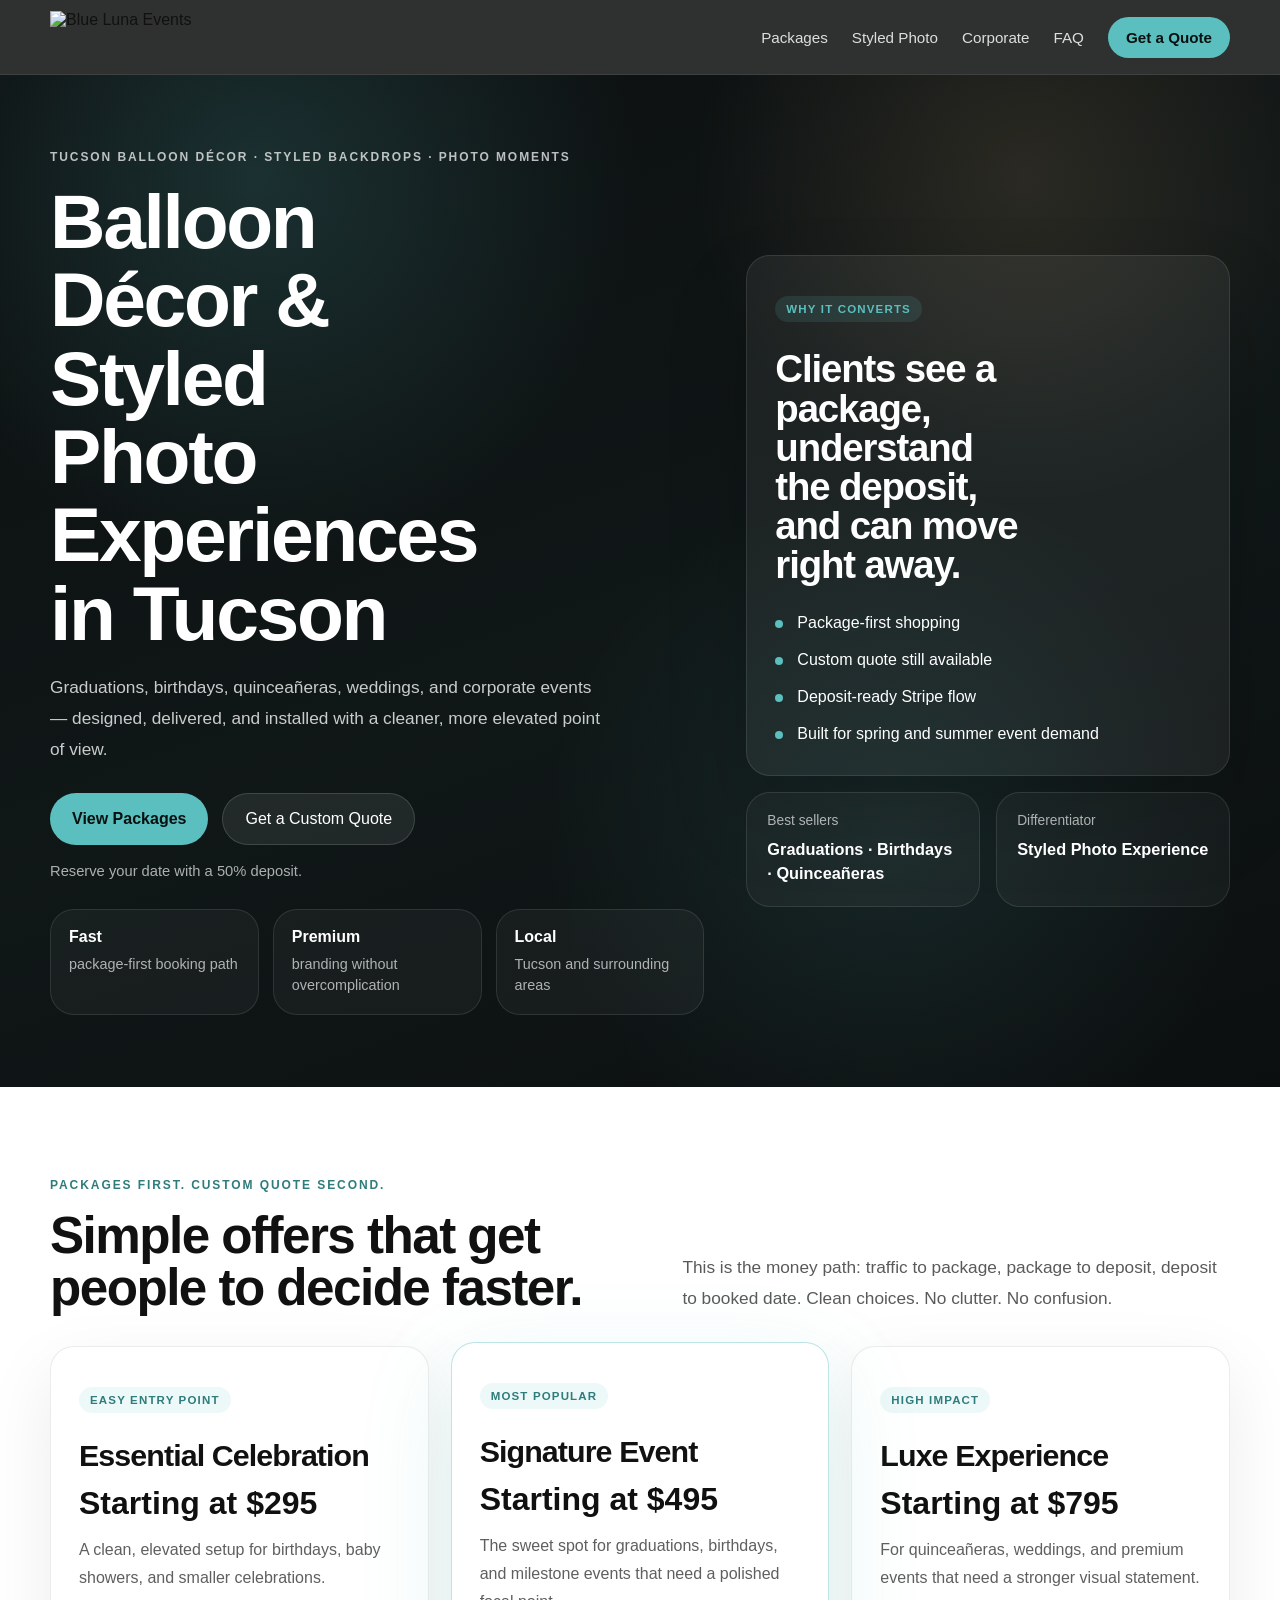
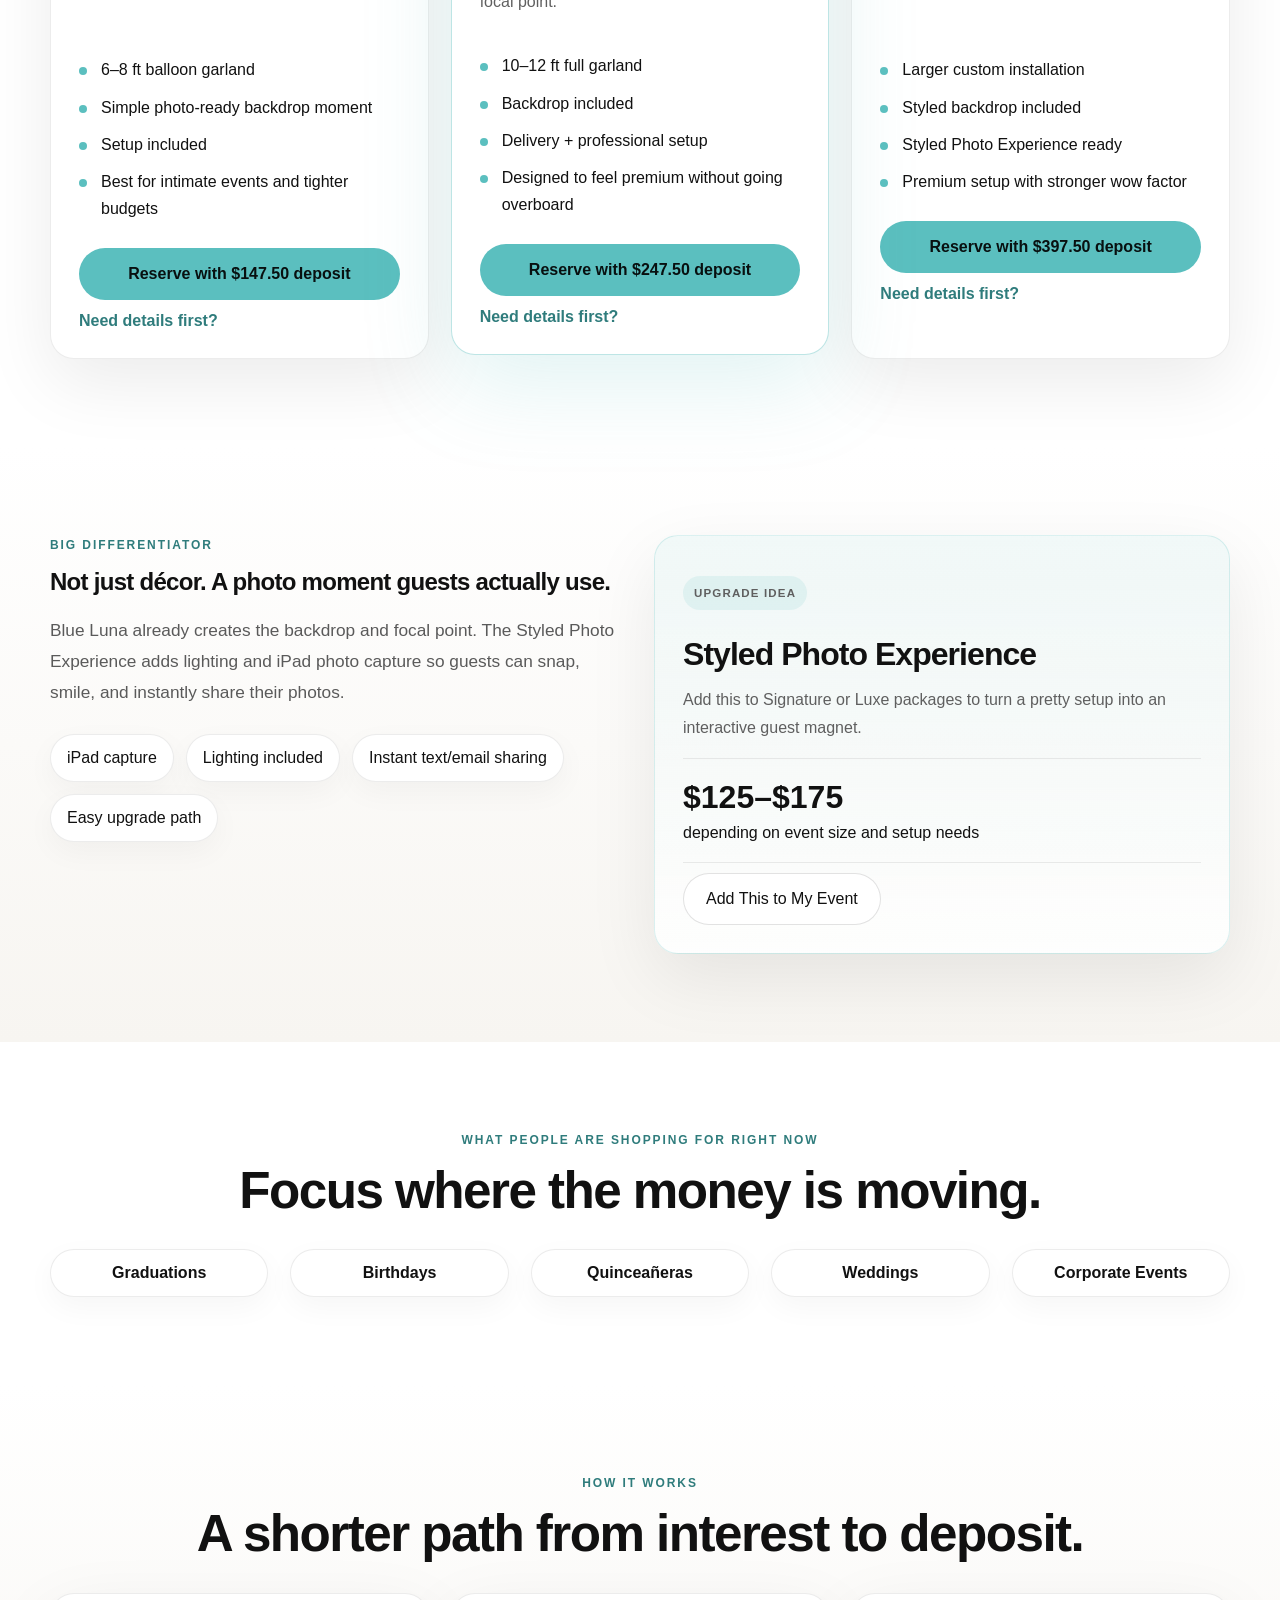
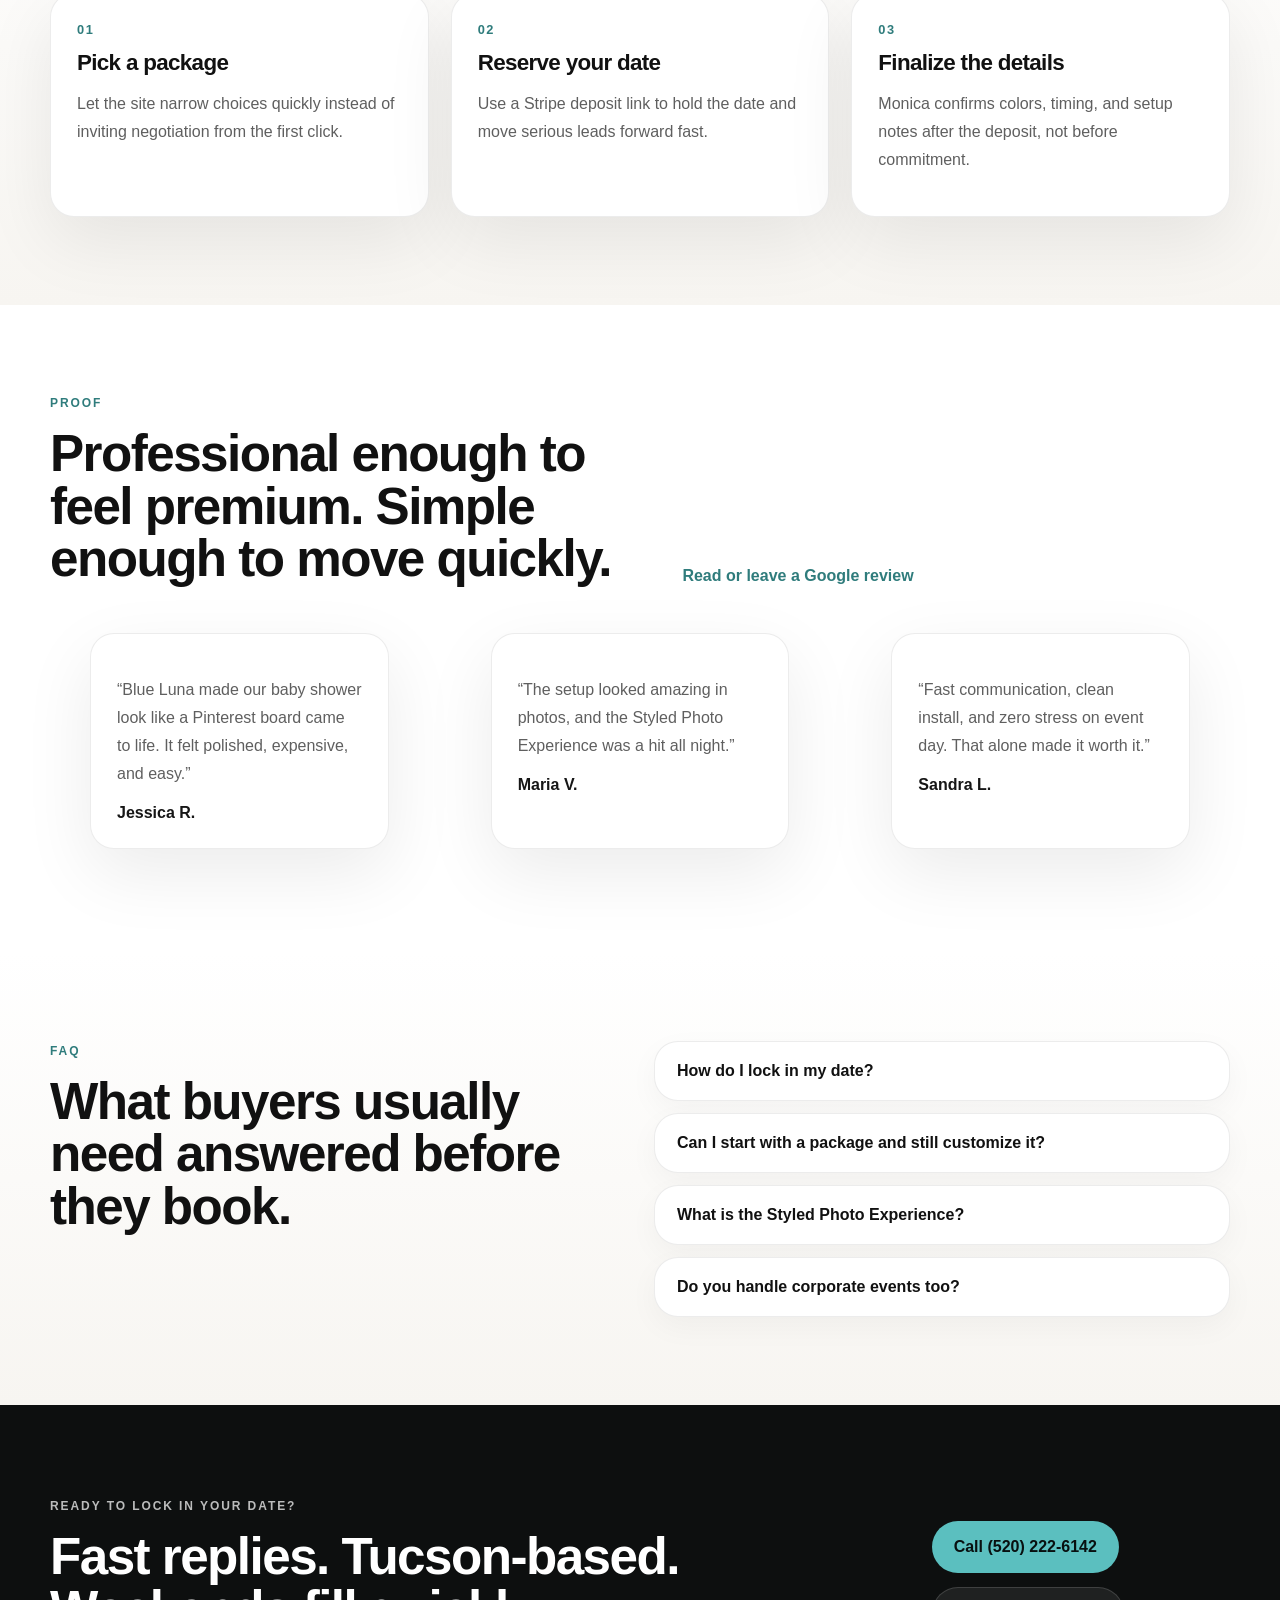
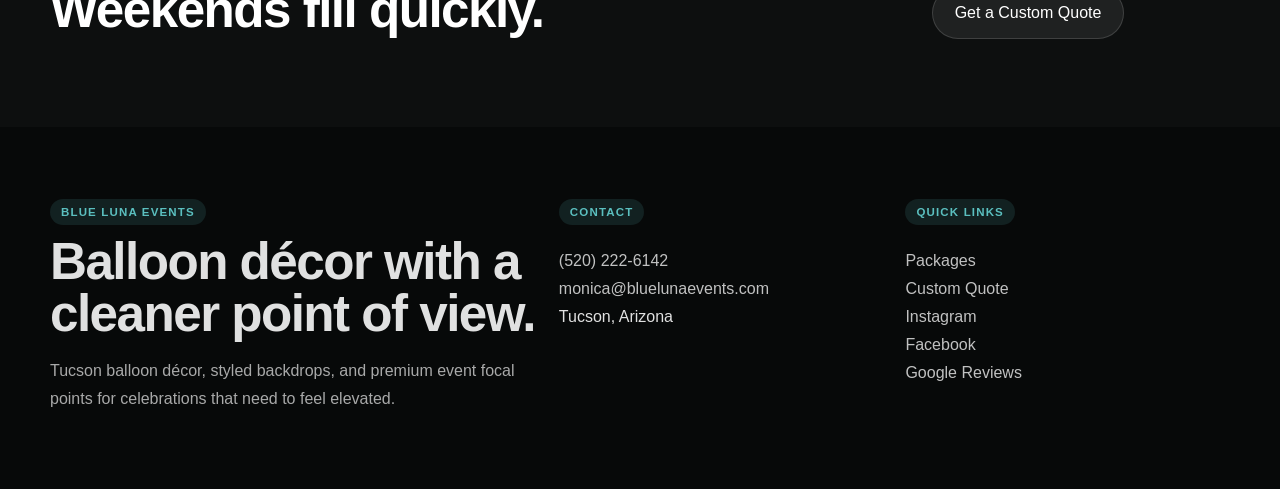
==== index.html @ aa6010c3 "Add files via upload" ====
<!doctype html>
<html lang="en">
<head>
  <meta charset="utf-8" />
  <meta name="viewport" content="width=device-width, initial-scale=1" />
  <title>Blue Luna Events | Balloon Décor & Styled Photo Experiences in Tucson</title>
  <meta name="description" content="Blue Luna Events creates balloon décor, styled backdrops, and elevated photo-ready installs for graduations, birthdays, quinceañeras, weddings, and corporate events in Tucson." />
  <link rel="stylesheet" href="/styles.css" />
  <script defer src="/config.js"></script>
  <script defer src="/main.js"></script>
</head>
<body>
  <header class="site-header">
    <div class="container nav-shell">
      <a class="brand-mark" href="/"><img src="/images/logo-white.png" alt="Blue Luna Events"></a>
      <nav class="nav-links">
        <a href="#packages">Packages</a>
        <a href="#experience">Styled Photo</a>
        <a href="#corporate">Corporate</a>
        <a href="#faq">FAQ</a>
        <a href="/get-a-quote/" class="nav-cta">Get a Quote</a>
      </nav>
    </div>
  </header>

  <main>
    <section class="hero-shell">
      <div class="hero-gradient"></div>
      <div class="container hero-grid">
        <div>
          <p class="eyebrow">Tucson Balloon Décor · Styled Backdrops · Photo Moments</p>
          <h1 class="hero-title">Balloon Décor & Styled Photo Experiences in Tucson</h1>
          <p class="hero-copy">Graduations, birthdays, quinceañeras, weddings, and corporate events — designed, delivered, and installed with a cleaner, more elevated point of view.</p>
          <div class="hero-actions">
            <a href="#packages" class="btn btn-primary">View Packages</a>
            <a href="/get-a-quote/" class="btn btn-secondary">Get a Custom Quote</a>
          </div>
          <p class="hero-note">Reserve your date with a 50% deposit.</p>
          <div class="hero-stats">
            <div><strong>Fast</strong><span>package-first booking path</span></div>
            <div><strong>Premium</strong><span>branding without overcomplication</span></div>
            <div><strong>Local</strong><span>Tucson and surrounding areas</span></div>
          </div>
        </div>
        <div class="hero-card">
          <div class="hero-card-panel">
            <p class="hero-card-label">Why it converts</p>
            <h2>Clients see a package, understand the deposit, and can move right away.</h2>
            <ul>
              <li>Package-first shopping</li>
              <li>Custom quote still available</li>
              <li>Deposit-ready Stripe flow</li>
              <li>Built for spring and summer event demand</li>
            </ul>
          </div>
          <div class="hero-mini-grid">
            <div><p>Best sellers</p><strong>Graduations · Birthdays · Quinceañeras</strong></div>
            <div><p>Differentiator</p><strong>Styled Photo Experience</strong></div>
          </div>
        </div>
      </div>
    </section>

    <section class="section" id="packages">
      <div class="container">
        <div class="section-head split-head">
          <div>
            <p class="eyebrow dark">Packages first. Custom quote second.</p>
            <h2>Simple offers that get people to decide faster.</h2>
          </div>
          <p class="section-copy">This is the money path: traffic to package, package to deposit, deposit to booked date. Clean choices. No clutter. No confusion.</p>
        </div>
        <div class="cards-grid">
          <article class="package-card">
            <p class="package-badge">Easy entry point</p>
            <h3>Essential Celebration</h3>
            <p class="package-price">Starting at $295</p>
            <p class="package-summary">A clean, elevated setup for birthdays, baby showers, and smaller celebrations.</p>
            <ul class="check-list">
              <li>6–8 ft balloon garland</li>
              <li>Simple photo-ready backdrop moment</li>
              <li>Setup included</li>
              <li>Best for intimate events and tighter budgets</li>
            </ul>
            <div class="package-actions">
              <a data-stripe="essential" data-fallback="/get-a-quote/?package=essential" class="btn btn-primary stripe-link" href="/get-a-quote/?package=essential">Reserve with $147.50 deposit</a>
              <a href="/get-a-quote/?package=essential" class="inline-link">Need details first?</a>
            </div>
          </article>
          <article class="package-card featured">
            <p class="package-badge">Most popular</p>
            <h3>Signature Event</h3>
            <p class="package-price">Starting at $495</p>
            <p class="package-summary">The sweet spot for graduations, birthdays, and milestone events that need a polished focal point.</p>
            <ul class="check-list">
              <li>10–12 ft full garland</li>
              <li>Backdrop included</li>
              <li>Delivery + professional setup</li>
              <li>Designed to feel premium without going overboard</li>
            </ul>
            <div class="package-actions">
              <a data-stripe="signature" data-fallback="/get-a-quote/?package=signature" class="btn btn-primary stripe-link" href="/get-a-quote/?package=signature">Reserve with $247.50 deposit</a>
              <a href="/get-a-quote/?package=signature" class="inline-link">Need details first?</a>
            </div>
          </article>
          <article class="package-card">
            <p class="package-badge">High impact</p>
            <h3>Luxe Experience</h3>
            <p class="package-price">Starting at $795</p>
            <p class="package-summary">For quinceañeras, weddings, and premium events that need a stronger visual statement.</p>
            <ul class="check-list">
              <li>Larger custom installation</li>
              <li>Styled backdrop included</li>
              <li>Styled Photo Experience ready</li>
              <li>Premium setup with stronger wow factor</li>
            </ul>
            <div class="package-actions">
              <a data-stripe="luxe" data-fallback="/get-a-quote/?package=luxe" class="btn btn-primary stripe-link" href="/get-a-quote/?package=luxe">Reserve with $397.50 deposit</a>
              <a href="/get-a-quote/?package=luxe" class="inline-link">Need details first?</a>
            </div>
          </article>
        </div>
      </div>
    </section>

    <section class="section soft-section" id="experience">
      <div class="container two-col">
        <div>
          <p class="eyebrow dark">Big differentiator</p>
          <h2>Not just décor. A photo moment guests actually use.</h2>
          <p class="section-copy left">Blue Luna already creates the backdrop and focal point. The Styled Photo Experience adds lighting and iPad photo capture so guests can snap, smile, and instantly share their photos.</p>
          <div class="pill-row">
            <span>iPad capture</span><span>Lighting included</span><span>Instant text/email sharing</span><span>Easy upgrade path</span>
          </div>
        </div>
        <div class="experience-card">
          <p class="experience-label">Upgrade idea</p>
          <h3>Styled Photo Experience</h3>
          <p>Add this to Signature or Luxe packages to turn a pretty setup into an interactive guest magnet.</p>
          <div class="price-strip"><strong>$125–$175</strong><span>depending on event size and setup needs</span></div>
          <a href="/get-a-quote/?service=styled-photo-experience" class="btn btn-secondary btn-dark-text">Add This to My Event</a>
        </div>
      </div>
    </section>

    <section class="section">
      <div class="container">
        <div class="section-head center-head">
          <p class="eyebrow dark">What people are shopping for right now</p>
          <h2>Focus where the money is moving.</h2>
        </div>
        <div class="event-grid">
          <div>Graduations</div><div>Birthdays</div><div>Quinceañeras</div><div>Weddings</div><div id="corporate">Corporate Events</div>
        </div>
      </div>
    </section>

    <section class="section soft-section">
      <div class="container">
        <div class="section-head center-head">
          <p class="eyebrow dark">How it works</p>
          <h2>A shorter path from interest to deposit.</h2>
        </div>
        <div class="steps-grid">
          <div class="step-card"><span>01</span><h3>Pick a package</h3><p>Let the site narrow choices quickly instead of inviting negotiation from the first click.</p></div>
          <div class="step-card"><span>02</span><h3>Reserve your date</h3><p>Use a Stripe deposit link to hold the date and move serious leads forward fast.</p></div>
          <div class="step-card"><span>03</span><h3>Finalize the details</h3><p>Monica confirms colors, timing, and setup notes after the deposit, not before commitment.</p></div>
        </div>
      </div>
    </section>

    <section class="section">
      <div class="container">
        <div class="section-head split-head">
          <div>
            <p class="eyebrow dark">Proof</p>
            <h2>Professional enough to feel premium. Simple enough to move quickly.</h2>
          </div>
          <a href="https://share.google/F46kjfPRTbQqnHh4J" class="inline-link" target="_blank" rel="noreferrer">Read or leave a Google review</a>
        </div>
        <div class="reviews-grid">
          <blockquote class="review-card"><p>“Blue Luna made our baby shower look like a Pinterest board came to life. It felt polished, expensive, and easy.”</p><footer>Jessica R.</footer></blockquote>
          <blockquote class="review-card"><p>“The setup looked amazing in photos, and the Styled Photo Experience was a hit all night.”</p><footer>Maria V.</footer></blockquote>
          <blockquote class="review-card"><p>“Fast communication, clean install, and zero stress on event day. That alone made it worth it.”</p><footer>Sandra L.</footer></blockquote>
        </div>
      </div>
    </section>

    <section class="section soft-section" id="faq">
      <div class="container faq-shell">
        <div>
          <p class="eyebrow dark">FAQ</p>
          <h2>What buyers usually need answered before they book.</h2>
        </div>
        <div class="faq-list">
          <details><summary>How do I lock in my date?</summary><p>A 50% deposit secures your event date. Once your deposit is paid, your date moves into the booked calendar and we finalize design details.</p></details>
          <details><summary>Can I start with a package and still customize it?</summary><p>Yes. Packages are meant to speed up decisions, but Monica can still adjust colors, scale, and add-ons if your event needs something more custom.</p></details>
          <details><summary>What is the Styled Photo Experience?</summary><p>It is Blue Luna’s backdrop styling paired with lighting and iPad photo capture so guests can take and instantly share selfies on the spot.</p></details>
          <details><summary>Do you handle corporate events too?</summary><p>Yes. Blue Luna can create branded balloon installs and photo moments for launches, school functions, and company events around Tucson.</p></details>
        </div>
      </div>
    </section>

    <section class="section final-cta">
      <div class="container final-cta-shell">
        <div><p class="eyebrow">Ready to lock in your date?</p><h2>Fast replies. Tucson-based. Weekends fill quickly.</h2></div>
        <div class="final-actions">
          <a id="footer-phone-link" href="tel:+15202226142" class="btn btn-primary">Call (520) 222-6142</a>
          <a href="/get-a-quote/" class="btn btn-secondary">Get a Custom Quote</a>
        </div>
      </div>
    </section>
  </main>

  <footer class="site-footer">
    <div class="container footer-grid">
      <div>
        <p class="footer-label">Blue Luna Events</p>
        <h3>Balloon décor with a cleaner point of view.</h3>
        <p class="footer-copy">Tucson balloon décor, styled backdrops, and premium event focal points for celebrations that need to feel elevated.</p>
      </div>
      <div>
        <p class="footer-label">Contact</p>
        <ul class="footer-list">
          <li><a id="footer-phone" href="tel:+15202226142">(520) 222-6142</a></li>
          <li><a id="footer-email" href="mailto:monica@bluelunaevents.com">monica@bluelunaevents.com</a></li>
          <li>Tucson, Arizona</li>
        </ul>
      </div>
      <div>
        <p class="footer-label">Quick links</p>
        <ul class="footer-list">
          <li><a href="#packages">Packages</a></li>
          <li><a href="/get-a-quote/">Custom Quote</a></li>
          <li><a href="https://www.instagram.com/bluelunamagic/" target="_blank" rel="noreferrer">Instagram</a></li>
          <li><a href="https://www.facebook.com/BlueLunaMagic/" target="_blank" rel="noreferrer">Facebook</a></li>
          <li><a href="https://share.google/F46kjfPRTbQqnHh4J" target="_blank" rel="noreferrer">Google Reviews</a></li>
        </ul>
      </div>
    </div>
  </footer>
</body>
</html>
---- styles.css ----
:root {
  --bg: #0d0f0f;
  --surface: #f7f5f1;
  --surface-2: #f2eeea;
  --text: #111111;
  --muted: #5f5f5f;
  --line: rgba(17, 17, 17, 0.1);
  --teal: #5bbfbf;
  --teal-deep: #2f7c7c;
  --gold: #d4b07b;
  --white: #ffffff;
  --radius: 24px;
  --shadow: 0 24px 70px rgba(0, 0, 0, 0.08);
}

* { box-sizing: border-box; }
html { scroll-behavior: smooth; }
body {
  margin: 0;
  font-family: -apple-system, BlinkMacSystemFont, 'SF Pro Display', 'SF Pro Text', 'Inter', sans-serif;
  color: var(--text);
  background: #fff;
}
img { max-width: 100%; height: auto; }
a { color: inherit; text-decoration: none; }
button, input, select, textarea { font: inherit; }

.container {
  width: min(1180px, calc(100% - 40px));
  margin: 0 auto;
}

.site-header {
  position: sticky;
  top: 0;
  z-index: 50;
  backdrop-filter: blur(18px);
  background: rgba(13, 15, 15, 0.86);
  border-bottom: 1px solid rgba(255,255,255,0.08);
}

.nav-shell {
  display: flex;
  align-items: center;
  justify-content: space-between;
  min-height: 74px;
  gap: 24px;
}
.brand-mark img { display: block; width: auto; height: 52px; }
.nav-links {
  display: flex;
  align-items: center;
  gap: 24px;
  color: rgba(255,255,255,0.84);
  font-size: 0.95rem;
}
.nav-links a:hover { color: white; }
.nav-cta {
  background: var(--teal);
  color: #081010;
  padding: 12px 18px;
  border-radius: 999px;
  font-weight: 600;
}

.section { padding: 88px 0; }
.soft-section { background: linear-gradient(180deg, #fff 0%, var(--surface) 100%); }
.hero-shell {
  position: relative;
  background: linear-gradient(160deg, #0c0f10 0%, #101717 55%, #0c0f10 100%);
  color: white;
  overflow: hidden;
}
.hero-gradient {
  position: absolute;
  inset: 0;
  background:
    radial-gradient(circle at 20% 10%, rgba(91,191,191,0.18), transparent 28%),
    radial-gradient(circle at 80% 10%, rgba(212,176,123,0.14), transparent 24%),
    radial-gradient(circle at 70% 75%, rgba(91,191,191,0.11), transparent 30%);
}
.hero-grid {
  position: relative;
  z-index: 1;
  min-height: calc(100vh - 74px);
  display: grid;
  grid-template-columns: 1.15fr 0.85fr;
  gap: 42px;
  align-items: center;
  padding: 72px 0;
}
.eyebrow {
  display: inline-flex;
  align-items: center;
  gap: 10px;
  margin: 0 0 18px;
  text-transform: uppercase;
  letter-spacing: 0.16em;
  font-size: 0.75rem;
  font-weight: 700;
  color: rgba(255,255,255,0.72);
}
.eyebrow.dark { color: var(--teal-deep); }
.hero-title, h1, h2, h3 {
  letter-spacing: -0.03em;
  line-height: 1.02;
  margin: 0;
}
.hero-title {
  font-size: clamp(3rem, 6vw, 5.7rem);
  max-width: 10ch;
}
.hero-copy, .section-copy {
  margin: 20px 0 0;
  font-size: 1.08rem;
  line-height: 1.8;
  color: rgba(255,255,255,0.78);
  max-width: 58ch;
}
.section-copy { color: #5a5a5a; }
.section-copy.left { max-width: 62ch; }
.hero-actions, .final-actions, .support-actions {
  display: flex;
  flex-wrap: wrap;
  gap: 14px;
  margin-top: 28px;
}
.btn {
  display: inline-flex;
  align-items: center;
  justify-content: center;
  gap: 8px;
  min-height: 52px;
  padding: 0 22px;
  border-radius: 999px;
  transition: transform .2s ease, opacity .2s ease, background .2s ease;
}
.btn:hover { transform: translateY(-1px); }
.btn-primary {
  background: var(--teal);
  color: #081010;
  font-weight: 700;
}
.btn-secondary {
  background: rgba(255,255,255,0.08);
  border: 1px solid rgba(255,255,255,0.14);
  color: white;
}

.btn-dark-text { background: white; color: #111; border: 1px solid rgba(17,17,17,0.12); }
.hero-note {
  margin-top: 18px;
  font-size: 0.92rem;
  color: rgba(255,255,255,0.66);
}
.hero-stats {
  display: grid;
  grid-template-columns: repeat(3, 1fr);
  gap: 14px;
  margin-top: 30px;
}
.hero-stats div,
.hero-mini-grid div,
.step-card,
.review-card,
.package-card,
.experience-card,
.hero-card-panel,
.support-card,
.quote-form,
.faq-list details {
  background: rgba(255,255,255,0.04);
  border: 1px solid rgba(255,255,255,0.1);
  border-radius: var(--radius);
}
.hero-stats div {
  padding: 18px;
}
.hero-stats strong {
  display: block;
  font-size: 1rem;
}
.hero-stats span {
  display: block;
  margin-top: 8px;
  color: rgba(255,255,255,0.66);
  font-size: 0.9rem;
  line-height: 1.45;
}
.hero-card {
  display: grid;
  gap: 16px;
}
.hero-card-panel {
  padding: 28px;
  background: rgba(255,255,255,0.06);
  box-shadow: 0 40px 80px rgba(0,0,0,0.18);
}
.hero-card-label,
.package-badge,
.footer-label,
.experience-label {
  display: inline-flex;
  padding: 7px 11px;
  border-radius: 999px;
  font-size: 0.72rem;
  font-weight: 700;
  letter-spacing: 0.1em;
  text-transform: uppercase;
}
.hero-card-label, .experience-label {
  background: rgba(91,191,191,0.13);
  color: var(--teal);
}
.hero-card-panel h2 {
  font-size: clamp(1.9rem, 3vw, 2.7rem);
  margin-top: 16px;
  max-width: 12ch;
}
.hero-card-panel ul,
.check-list,
.footer-list {
  list-style: none;
  margin: 24px 0 0;
  padding: 0;
}
.hero-card-panel li,
.check-list li {
  position: relative;
  padding-left: 22px;
  line-height: 1.7;
}
.hero-card-panel li + li,
.check-list li + li { margin-top: 10px; }
.hero-card-panel li::before,
.check-list li::before {
  content: '';
  position: absolute;
  left: 0;
  top: 11px;
  width: 8px;
  height: 8px;
  border-radius: 999px;
  background: var(--teal);
}
.hero-mini-grid {
  display: grid;
  grid-template-columns: 1fr 1fr;
  gap: 16px;
}
.hero-mini-grid div {
  padding: 20px;
}
.hero-mini-grid p {
  margin: 0 0 10px;
  color: rgba(255,255,255,0.65);
  font-size: 0.86rem;
}
.hero-mini-grid strong { font-size: 1.02rem; line-height: 1.45; }
.section-head { margin-bottom: 32px; }
.split-head {
  display: grid;
  grid-template-columns: 1fr 0.9fr;
  gap: 24px;
  align-items: end;
}
.center-head { text-align: center; }
.center-head h2, .split-head h2, .faq-shell h2, .quote-grid h1, .quote-bottom h2, .footer-grid h3, .final-cta-shell h2 {
  font-size: clamp(2rem, 4vw, 3.5rem);
}
.cards-grid,
.reviews-grid,
.steps-grid,
.event-grid,
.footer-grid {
  display: grid;
  gap: 22px;
}
.cards-grid { grid-template-columns: repeat(3, 1fr); }
.package-card {
  padding: 28px;
  background: white;
  border-color: rgba(17,17,17,0.08);
  box-shadow: var(--shadow);
}
.package-card.featured {
  border-color: rgba(91,191,191,0.4);
  box-shadow: 0 30px 90px rgba(91,191,191,0.18);
  transform: translateY(-4px);
}
.package-badge {
  background: rgba(91,191,191,0.11);
  color: var(--teal-deep);
}
.package-card h3 { font-size: 1.9rem; margin-top: 16px; }
.package-price {
  margin: 14px 0 0;
  font-size: 2rem;
  font-weight: 800;
  color: #101010;
}
.package-summary {
  color: var(--muted);
  line-height: 1.75;
  margin-top: 14px;
  min-height: 96px;
}
.package-actions { margin-top: 26px; display: grid; gap: 12px; }
.inline-link {
  color: var(--teal-deep);
  font-weight: 700;
}
.two-col,
.quote-grid,
.faq-shell {
  display: grid;
  grid-template-columns: 1fr 1fr;
  gap: 28px;
  align-items: start;
}
.pill-row {
  display: flex;
  flex-wrap: wrap;
  gap: 12px;
  margin-top: 26px;
}
.pill-row span,
.event-grid div {
  padding: 14px 16px;
  border-radius: 999px;
  background: white;
  border: 1px solid rgba(17,17,17,0.08);
  box-shadow: 0 10px 30px rgba(0,0,0,0.04);
}
.experience-card {
  padding: 28px;
  background: linear-gradient(180deg, rgba(91,191,191,0.08) 0%, rgba(255,255,255,0.86) 100%);
  border-color: rgba(91,191,191,0.22);
  box-shadow: var(--shadow);
}
.experience-card h3 { font-size: 2rem; margin-top: 16px; }
.experience-card p { color: var(--muted); line-height: 1.75; }
.price-strip {
  display: grid;
  gap: 8px;
  padding: 20px 0;
  margin: 12px 0 10px;
  border-top: 1px solid rgba(17,17,17,0.08);
  border-bottom: 1px solid rgba(17,17,17,0.08);
}
.price-strip strong { font-size: 2rem; }
.event-grid {
  grid-template-columns: repeat(5, 1fr);
  text-align: center;
  font-weight: 700;
}
.steps-grid { grid-template-columns: repeat(3, 1fr); }
.step-card {
  padding: 26px;
  background: white;
  border-color: rgba(17,17,17,0.08);
  box-shadow: var(--shadow);
}
.step-card span {
  font-size: 0.8rem;
  color: var(--teal-deep);
  font-weight: 800;
  letter-spacing: 0.12em;
}
.step-card h3 {
  margin-top: 14px;
  font-size: 1.4rem;
}
.step-card p, .review-card p, .support-card p, .quote-bottom p {
  line-height: 1.75;
  color: var(--muted);
}
.reviews-grid { grid-template-columns: repeat(3, 1fr); }
.review-card {
  padding: 26px;
  background: white;
  border-color: rgba(17,17,17,0.08);
  box-shadow: var(--shadow);
}
.review-card footer {
  margin-top: 16px;
  font-weight: 700;
  color: #161616;
}
.faq-list { display: grid; gap: 12px; }
.faq-list details {
  background: white;
  border-color: rgba(17,17,17,0.08);
  padding: 20px 22px;
  box-shadow: 0 10px 30px rgba(0,0,0,0.04);
}
.faq-list summary {
  cursor: pointer;
  list-style: none;
  font-weight: 700;
}
.faq-list p { color: var(--muted); line-height: 1.75; margin: 14px 0 0; }
.final-cta {
  background: #0d0f0f;
  color: white;
}
.final-cta-shell {
  display: flex;
  align-items: center;
  justify-content: space-between;
  gap: 22px;
}
.site-footer {
  background: #070909;
  color: rgba(255,255,255,0.88);
  padding: 60px 0;
}
.footer-grid { grid-template-columns: 1.2fr 0.8fr 0.8fr; }
.footer-label {
  background: rgba(91,191,191,0.13);
  color: var(--teal);
}
.footer-copy { line-height: 1.75; color: rgba(255,255,255,0.65); margin-top: 16px; max-width: 54ch; }
.footer-list { margin-top: 16px; }
.footer-list li + li { margin-top: 10px; }
.footer-list a { color: rgba(255,255,255,0.75); }

.quote-page { background: linear-gradient(180deg, #fff 0%, var(--surface) 100%); }
.quote-hero { padding-top: 58px; }
.support-card, .quote-form {
  background: white;
  border: 1px solid rgba(17,17,17,0.08);
  box-shadow: var(--shadow);
  color: var(--text);
}
.support-card { padding: 24px; margin-top: 28px; }
.quote-form { padding: 28px; }
.field-grid {
  display: grid;
  grid-template-columns: 1fr 1fr;
  gap: 16px;
}
.quote-form label {
  display: grid;
  gap: 8px;
  font-weight: 600;
  margin-bottom: 16px;
}
.quote-form input,
.quote-form select,
.quote-form textarea {
  width: 100%;
  border: 1px solid rgba(17,17,17,0.12);
  border-radius: 16px;
  padding: 14px 16px;
  background: #fff;
}
.quote-form textarea { resize: vertical; }
.form-submit { width: 100%; margin-top: 10px; border: none; cursor: pointer; }
.form-note { margin: 14px 0 0; color: var(--muted); font-size: 0.9rem; line-height: 1.6; }
.compact li { margin-top: 8px; }
.quote-bottom { display: grid; gap: 14px; }

@media (max-width: 1080px) {
  .hero-grid,
  .split-head,
  .two-col,
  .quote-grid,
  .faq-shell,
  .footer-grid,
  .cards-grid,
  .reviews-grid,
  .steps-grid,
  .event-grid {
    grid-template-columns: 1fr;
  }
  .hero-stats,
  .hero-mini-grid,
  .field-grid,
  .final-cta-shell {
    grid-template-columns: 1fr;
    flex-direction: column;
    align-items: flex-start;
  }
  .hero-grid { min-height: auto; }
}

@media (max-width: 760px) {
  .nav-links { display: none; }
  .section { padding: 68px 0; }
  .hero-title { max-width: 100%; }
  .hero-copy, .section-copy { font-size: 1rem; }
  .package-card, .experience-card, .step-card, .review-card, .quote-form, .support-card { padding: 22px; }
  .container { width: min(100% - 24px, 1180px); }
}
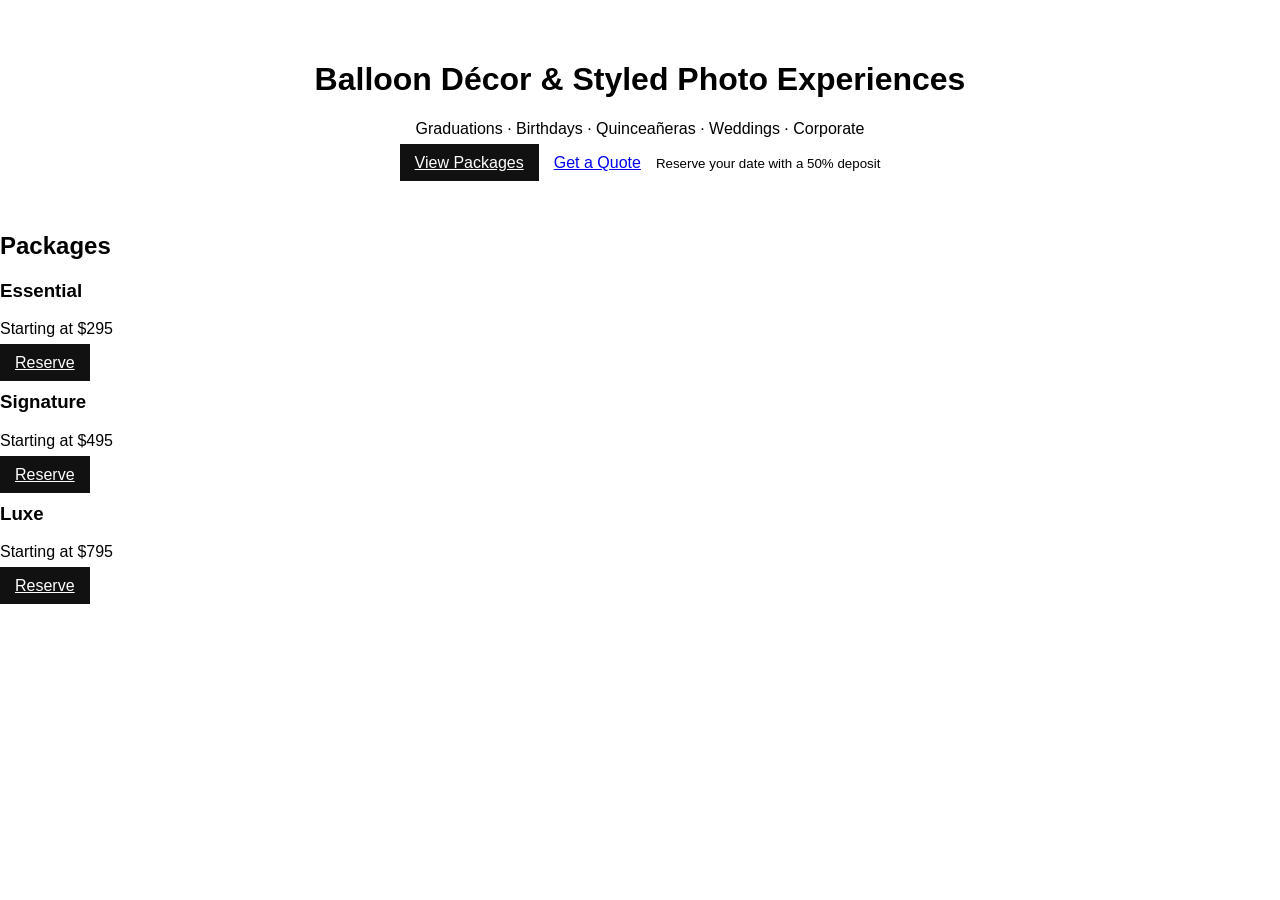
==== commit ca16c8ed: "Add files via upload" ====
--- a/index.html
+++ b/index.html
@@ -1,243 +1 @@
-<!doctype html>
-<html lang="en">
-<head>
-  <meta charset="utf-8" />
-  <meta name="viewport" content="width=device-width, initial-scale=1" />
-  <title>Blue Luna Events | Balloon Décor & Styled Photo Experiences in Tucson</title>
-  <meta name="description" content="Blue Luna Events creates balloon décor, styled backdrops, and elevated photo-ready installs for graduations, birthdays, quinceañeras, weddings, and corporate events in Tucson." />
-  <link rel="stylesheet" href="/styles.css" />
-  <script defer src="/config.js"></script>
-  <script defer src="/main.js"></script>
-</head>
-<body>
-  <header class="site-header">
-    <div class="container nav-shell">
-      <a class="brand-mark" href="/"><img src="/images/logo-white.png" alt="Blue Luna Events"></a>
-      <nav class="nav-links">
-        <a href="#packages">Packages</a>
-        <a href="#experience">Styled Photo</a>
-        <a href="#corporate">Corporate</a>
-        <a href="#faq">FAQ</a>
-        <a href="/get-a-quote/" class="nav-cta">Get a Quote</a>
-      </nav>
-    </div>
-  </header>
-
-  <main>
-    <section class="hero-shell">
-      <div class="hero-gradient"></div>
-      <div class="container hero-grid">
-        <div>
-          <p class="eyebrow">Tucson Balloon Décor · Styled Backdrops · Photo Moments</p>
-          <h1 class="hero-title">Balloon Décor & Styled Photo Experiences in Tucson</h1>
-          <p class="hero-copy">Graduations, birthdays, quinceañeras, weddings, and corporate events — designed, delivered, and installed with a cleaner, more elevated point of view.</p>
-          <div class="hero-actions">
-            <a href="#packages" class="btn btn-primary">View Packages</a>
-            <a href="/get-a-quote/" class="btn btn-secondary">Get a Custom Quote</a>
-          </div>
-          <p class="hero-note">Reserve your date with a 50% deposit.</p>
-          <div class="hero-stats">
-            <div><strong>Fast</strong><span>package-first booking path</span></div>
-            <div><strong>Premium</strong><span>branding without overcomplication</span></div>
-            <div><strong>Local</strong><span>Tucson and surrounding areas</span></div>
-          </div>
-        </div>
-        <div class="hero-card">
-          <div class="hero-card-panel">
-            <p class="hero-card-label">Why it converts</p>
-            <h2>Clients see a package, understand the deposit, and can move right away.</h2>
-            <ul>
-              <li>Package-first shopping</li>
-              <li>Custom quote still available</li>
-              <li>Deposit-ready Stripe flow</li>
-              <li>Built for spring and summer event demand</li>
-            </ul>
-          </div>
-          <div class="hero-mini-grid">
-            <div><p>Best sellers</p><strong>Graduations · Birthdays · Quinceañeras</strong></div>
-            <div><p>Differentiator</p><strong>Styled Photo Experience</strong></div>
-          </div>
-        </div>
-      </div>
-    </section>
-
-    <section class="section" id="packages">
-      <div class="container">
-        <div class="section-head split-head">
-          <div>
-            <p class="eyebrow dark">Packages first. Custom quote second.</p>
-            <h2>Simple offers that get people to decide faster.</h2>
-          </div>
-          <p class="section-copy">This is the money path: traffic to package, package to deposit, deposit to booked date. Clean choices. No clutter. No confusion.</p>
-        </div>
-        <div class="cards-grid">
-          <article class="package-card">
-            <p class="package-badge">Easy entry point</p>
-            <h3>Essential Celebration</h3>
-            <p class="package-price">Starting at $295</p>
-            <p class="package-summary">A clean, elevated setup for birthdays, baby showers, and smaller celebrations.</p>
-            <ul class="check-list">
-              <li>6–8 ft balloon garland</li>
-              <li>Simple photo-ready backdrop moment</li>
-              <li>Setup included</li>
-              <li>Best for intimate events and tighter budgets</li>
-            </ul>
-            <div class="package-actions">
-              <a data-stripe="essential" data-fallback="/get-a-quote/?package=essential" class="btn btn-primary stripe-link" href="/get-a-quote/?package=essential">Reserve with $147.50 deposit</a>
-              <a href="/get-a-quote/?package=essential" class="inline-link">Need details first?</a>
-            </div>
-          </article>
-          <article class="package-card featured">
-            <p class="package-badge">Most popular</p>
-            <h3>Signature Event</h3>
-            <p class="package-price">Starting at $495</p>
-            <p class="package-summary">The sweet spot for graduations, birthdays, and milestone events that need a polished focal point.</p>
-            <ul class="check-list">
-              <li>10–12 ft full garland</li>
-              <li>Backdrop included</li>
-              <li>Delivery + professional setup</li>
-              <li>Designed to feel premium without going overboard</li>
-            </ul>
-            <div class="package-actions">
-              <a data-stripe="signature" data-fallback="/get-a-quote/?package=signature" class="btn btn-primary stripe-link" href="/get-a-quote/?package=signature">Reserve with $247.50 deposit</a>
-              <a href="/get-a-quote/?package=signature" class="inline-link">Need details first?</a>
-            </div>
-          </article>
-          <article class="package-card">
-            <p class="package-badge">High impact</p>
-            <h3>Luxe Experience</h3>
-            <p class="package-price">Starting at $795</p>
-            <p class="package-summary">For quinceañeras, weddings, and premium events that need a stronger visual statement.</p>
-            <ul class="check-list">
-              <li>Larger custom installation</li>
-              <li>Styled backdrop included</li>
-              <li>Styled Photo Experience ready</li>
-              <li>Premium setup with stronger wow factor</li>
-            </ul>
-            <div class="package-actions">
-              <a data-stripe="luxe" data-fallback="/get-a-quote/?package=luxe" class="btn btn-primary stripe-link" href="/get-a-quote/?package=luxe">Reserve with $397.50 deposit</a>
-              <a href="/get-a-quote/?package=luxe" class="inline-link">Need details first?</a>
-            </div>
-          </article>
-        </div>
-      </div>
-    </section>
-
-    <section class="section soft-section" id="experience">
-      <div class="container two-col">
-        <div>
-          <p class="eyebrow dark">Big differentiator</p>
-          <h2>Not just décor. A photo moment guests actually use.</h2>
-          <p class="section-copy left">Blue Luna already creates the backdrop and focal point. The Styled Photo Experience adds lighting and iPad photo capture so guests can snap, smile, and instantly share their photos.</p>
-          <div class="pill-row">
-            <span>iPad capture</span><span>Lighting included</span><span>Instant text/email sharing</span><span>Easy upgrade path</span>
-          </div>
-        </div>
-        <div class="experience-card">
-          <p class="experience-label">Upgrade idea</p>
-          <h3>Styled Photo Experience</h3>
-          <p>Add this to Signature or Luxe packages to turn a pretty setup into an interactive guest magnet.</p>
-          <div class="price-strip"><strong>$125–$175</strong><span>depending on event size and setup needs</span></div>
-          <a href="/get-a-quote/?service=styled-photo-experience" class="btn btn-secondary btn-dark-text">Add This to My Event</a>
-        </div>
-      </div>
-    </section>
-
-    <section class="section">
-      <div class="container">
-        <div class="section-head center-head">
-          <p class="eyebrow dark">What people are shopping for right now</p>
-          <h2>Focus where the money is moving.</h2>
-        </div>
-        <div class="event-grid">
-          <div>Graduations</div><div>Birthdays</div><div>Quinceañeras</div><div>Weddings</div><div id="corporate">Corporate Events</div>
-        </div>
-      </div>
-    </section>
-
-    <section class="section soft-section">
-      <div class="container">
-        <div class="section-head center-head">
-          <p class="eyebrow dark">How it works</p>
-          <h2>A shorter path from interest to deposit.</h2>
-        </div>
-        <div class="steps-grid">
-          <div class="step-card"><span>01</span><h3>Pick a package</h3><p>Let the site narrow choices quickly instead of inviting negotiation from the first click.</p></div>
-          <div class="step-card"><span>02</span><h3>Reserve your date</h3><p>Use a Stripe deposit link to hold the date and move serious leads forward fast.</p></div>
-          <div class="step-card"><span>03</span><h3>Finalize the details</h3><p>Monica confirms colors, timing, and setup notes after the deposit, not before commitment.</p></div>
-        </div>
-      </div>
-    </section>
-
-    <section class="section">
-      <div class="container">
-        <div class="section-head split-head">
-          <div>
-            <p class="eyebrow dark">Proof</p>
-            <h2>Professional enough to feel premium. Simple enough to move quickly.</h2>
-          </div>
-          <a href="https://share.google/F46kjfPRTbQqnHh4J" class="inline-link" target="_blank" rel="noreferrer">Read or leave a Google review</a>
-        </div>
-        <div class="reviews-grid">
-          <blockquote class="review-card"><p>“Blue Luna made our baby shower look like a Pinterest board came to life. It felt polished, expensive, and easy.”</p><footer>Jessica R.</footer></blockquote>
-          <blockquote class="review-card"><p>“The setup looked amazing in photos, and the Styled Photo Experience was a hit all night.”</p><footer>Maria V.</footer></blockquote>
-          <blockquote class="review-card"><p>“Fast communication, clean install, and zero stress on event day. That alone made it worth it.”</p><footer>Sandra L.</footer></blockquote>
-        </div>
-      </div>
-    </section>
-
-    <section class="section soft-section" id="faq">
-      <div class="container faq-shell">
-        <div>
-          <p class="eyebrow dark">FAQ</p>
-          <h2>What buyers usually need answered before they book.</h2>
-        </div>
-        <div class="faq-list">
-          <details><summary>How do I lock in my date?</summary><p>A 50% deposit secures your event date. Once your deposit is paid, your date moves into the booked calendar and we finalize design details.</p></details>
-          <details><summary>Can I start with a package and still customize it?</summary><p>Yes. Packages are meant to speed up decisions, but Monica can still adjust colors, scale, and add-ons if your event needs something more custom.</p></details>
-          <details><summary>What is the Styled Photo Experience?</summary><p>It is Blue Luna’s backdrop styling paired with lighting and iPad photo capture so guests can take and instantly share selfies on the spot.</p></details>
-          <details><summary>Do you handle corporate events too?</summary><p>Yes. Blue Luna can create branded balloon installs and photo moments for launches, school functions, and company events around Tucson.</p></details>
-        </div>
-      </div>
-    </section>
-
-    <section class="section final-cta">
-      <div class="container final-cta-shell">
-        <div><p class="eyebrow">Ready to lock in your date?</p><h2>Fast replies. Tucson-based. Weekends fill quickly.</h2></div>
-        <div class="final-actions">
-          <a id="footer-phone-link" href="tel:+15202226142" class="btn btn-primary">Call (520) 222-6142</a>
-          <a href="/get-a-quote/" class="btn btn-secondary">Get a Custom Quote</a>
-        </div>
-      </div>
-    </section>
-  </main>
-
-  <footer class="site-footer">
-    <div class="container footer-grid">
-      <div>
-        <p class="footer-label">Blue Luna Events</p>
-        <h3>Balloon décor with a cleaner point of view.</h3>
-        <p class="footer-copy">Tucson balloon décor, styled backdrops, and premium event focal points for celebrations that need to feel elevated.</p>
-      </div>
-      <div>
-        <p class="footer-label">Contact</p>
-        <ul class="footer-list">
-          <li><a id="footer-phone" href="tel:+15202226142">(520) 222-6142</a></li>
-          <li><a id="footer-email" href="mailto:monica@bluelunaevents.com">monica@bluelunaevents.com</a></li>
-          <li>Tucson, Arizona</li>
-        </ul>
-      </div>
-      <div>
-        <p class="footer-label">Quick links</p>
-        <ul class="footer-list">
-          <li><a href="#packages">Packages</a></li>
-          <li><a href="/get-a-quote/">Custom Quote</a></li>
-          <li><a href="https://www.instagram.com/bluelunamagic/" target="_blank" rel="noreferrer">Instagram</a></li>
-          <li><a href="https://www.facebook.com/BlueLunaMagic/" target="_blank" rel="noreferrer">Facebook</a></li>
-          <li><a href="https://share.google/F46kjfPRTbQqnHh4J" target="_blank" rel="noreferrer">Google Reviews</a></li>
-        </ul>
-      </div>
-    </div>
-  </footer>
-</body>
-</html>
+<!DOCTYPE html><html><head><meta charset='UTF-8'><meta name='viewport' content='width=device-width, initial-scale=1.0'><title>Blue Luna Events</title><link rel='stylesheet' href='styles.css'></head><body><header class='hero'><h1>Balloon Décor & Styled Photo Experiences</h1><p>Graduations · Birthdays · Quinceañeras · Weddings · Corporate</p><a href='#packages' class='btn primary'>View Packages</a><a href='quote.html' class='btn secondary'>Get a Quote</a><small>Reserve your date with a 50% deposit</small></header><section id='packages'><h2>Packages</h2><div class='cards'><div class='card'><h3>Essential</h3><p class='price'>Starting at $295</p><a href='#' class='btn primary'>Reserve</a></div><div class='card'><h3>Signature</h3><p class='price'>Starting at $495</p><a href='#' class='btn primary'>Reserve</a></div><div class='card'><h3>Luxe</h3><p class='price'>Starting at $795</p><a href='#' class='btn primary'>Reserve</a></div></div></section></body></html>
--- a/styles.css
+++ b/styles.css
@@ -1,495 +1 @@
-:root {
-  --bg: #0d0f0f;
-  --surface: #f7f5f1;
-  --surface-2: #f2eeea;
-  --text: #111111;
-  --muted: #5f5f5f;
-  --line: rgba(17, 17, 17, 0.1);
-  --teal: #5bbfbf;
-  --teal-deep: #2f7c7c;
-  --gold: #d4b07b;
-  --white: #ffffff;
-  --radius: 24px;
-  --shadow: 0 24px 70px rgba(0, 0, 0, 0.08);
-}
-
-* { box-sizing: border-box; }
-html { scroll-behavior: smooth; }
-body {
-  margin: 0;
-  font-family: -apple-system, BlinkMacSystemFont, 'SF Pro Display', 'SF Pro Text', 'Inter', sans-serif;
-  color: var(--text);
-  background: #fff;
-}
-img { max-width: 100%; height: auto; }
-a { color: inherit; text-decoration: none; }
-button, input, select, textarea { font: inherit; }
-
-.container {
-  width: min(1180px, calc(100% - 40px));
-  margin: 0 auto;
-}
-
-.site-header {
-  position: sticky;
-  top: 0;
-  z-index: 50;
-  backdrop-filter: blur(18px);
-  background: rgba(13, 15, 15, 0.86);
-  border-bottom: 1px solid rgba(255,255,255,0.08);
-}
-
-.nav-shell {
-  display: flex;
-  align-items: center;
-  justify-content: space-between;
-  min-height: 74px;
-  gap: 24px;
-}
-.brand-mark img { display: block; width: auto; height: 52px; }
-.nav-links {
-  display: flex;
-  align-items: center;
-  gap: 24px;
-  color: rgba(255,255,255,0.84);
-  font-size: 0.95rem;
-}
-.nav-links a:hover { color: white; }
-.nav-cta {
-  background: var(--teal);
-  color: #081010;
-  padding: 12px 18px;
-  border-radius: 999px;
-  font-weight: 600;
-}
-
-.section { padding: 88px 0; }
-.soft-section { background: linear-gradient(180deg, #fff 0%, var(--surface) 100%); }
-.hero-shell {
-  position: relative;
-  background: linear-gradient(160deg, #0c0f10 0%, #101717 55%, #0c0f10 100%);
-  color: white;
-  overflow: hidden;
-}
-.hero-gradient {
-  position: absolute;
-  inset: 0;
-  background:
-    radial-gradient(circle at 20% 10%, rgba(91,191,191,0.18), transparent 28%),
-    radial-gradient(circle at 80% 10%, rgba(212,176,123,0.14), transparent 24%),
-    radial-gradient(circle at 70% 75%, rgba(91,191,191,0.11), transparent 30%);
-}
-.hero-grid {
-  position: relative;
-  z-index: 1;
-  min-height: calc(100vh - 74px);
-  display: grid;
-  grid-template-columns: 1.15fr 0.85fr;
-  gap: 42px;
-  align-items: center;
-  padding: 72px 0;
-}
-.eyebrow {
-  display: inline-flex;
-  align-items: center;
-  gap: 10px;
-  margin: 0 0 18px;
-  text-transform: uppercase;
-  letter-spacing: 0.16em;
-  font-size: 0.75rem;
-  font-weight: 700;
-  color: rgba(255,255,255,0.72);
-}
-.eyebrow.dark { color: var(--teal-deep); }
-.hero-title, h1, h2, h3 {
-  letter-spacing: -0.03em;
-  line-height: 1.02;
-  margin: 0;
-}
-.hero-title {
-  font-size: clamp(3rem, 6vw, 5.7rem);
-  max-width: 10ch;
-}
-.hero-copy, .section-copy {
-  margin: 20px 0 0;
-  font-size: 1.08rem;
-  line-height: 1.8;
-  color: rgba(255,255,255,0.78);
-  max-width: 58ch;
-}
-.section-copy { color: #5a5a5a; }
-.section-copy.left { max-width: 62ch; }
-.hero-actions, .final-actions, .support-actions {
-  display: flex;
-  flex-wrap: wrap;
-  gap: 14px;
-  margin-top: 28px;
-}
-.btn {
-  display: inline-flex;
-  align-items: center;
-  justify-content: center;
-  gap: 8px;
-  min-height: 52px;
-  padding: 0 22px;
-  border-radius: 999px;
-  transition: transform .2s ease, opacity .2s ease, background .2s ease;
-}
-.btn:hover { transform: translateY(-1px); }
-.btn-primary {
-  background: var(--teal);
-  color: #081010;
-  font-weight: 700;
-}
-.btn-secondary {
-  background: rgba(255,255,255,0.08);
-  border: 1px solid rgba(255,255,255,0.14);
-  color: white;
-}
-
-.btn-dark-text { background: white; color: #111; border: 1px solid rgba(17,17,17,0.12); }
-.hero-note {
-  margin-top: 18px;
-  font-size: 0.92rem;
-  color: rgba(255,255,255,0.66);
-}
-.hero-stats {
-  display: grid;
-  grid-template-columns: repeat(3, 1fr);
-  gap: 14px;
-  margin-top: 30px;
-}
-.hero-stats div,
-.hero-mini-grid div,
-.step-card,
-.review-card,
-.package-card,
-.experience-card,
-.hero-card-panel,
-.support-card,
-.quote-form,
-.faq-list details {
-  background: rgba(255,255,255,0.04);
-  border: 1px solid rgba(255,255,255,0.1);
-  border-radius: var(--radius);
-}
-.hero-stats div {
-  padding: 18px;
-}
-.hero-stats strong {
-  display: block;
-  font-size: 1rem;
-}
-.hero-stats span {
-  display: block;
-  margin-top: 8px;
-  color: rgba(255,255,255,0.66);
-  font-size: 0.9rem;
-  line-height: 1.45;
-}
-.hero-card {
-  display: grid;
-  gap: 16px;
-}
-.hero-card-panel {
-  padding: 28px;
-  background: rgba(255,255,255,0.06);
-  box-shadow: 0 40px 80px rgba(0,0,0,0.18);
-}
-.hero-card-label,
-.package-badge,
-.footer-label,
-.experience-label {
-  display: inline-flex;
-  padding: 7px 11px;
-  border-radius: 999px;
-  font-size: 0.72rem;
-  font-weight: 700;
-  letter-spacing: 0.1em;
-  text-transform: uppercase;
-}
-.hero-card-label, .experience-label {
-  background: rgba(91,191,191,0.13);
-  color: var(--teal);
-}
-.hero-card-panel h2 {
-  font-size: clamp(1.9rem, 3vw, 2.7rem);
-  margin-top: 16px;
-  max-width: 12ch;
-}
-.hero-card-panel ul,
-.check-list,
-.footer-list {
-  list-style: none;
-  margin: 24px 0 0;
-  padding: 0;
-}
-.hero-card-panel li,
-.check-list li {
-  position: relative;
-  padding-left: 22px;
-  line-height: 1.7;
-}
-.hero-card-panel li + li,
-.check-list li + li { margin-top: 10px; }
-.hero-card-panel li::before,
-.check-list li::before {
-  content: '';
-  position: absolute;
-  left: 0;
-  top: 11px;
-  width: 8px;
-  height: 8px;
-  border-radius: 999px;
-  background: var(--teal);
-}
-.hero-mini-grid {
-  display: grid;
-  grid-template-columns: 1fr 1fr;
-  gap: 16px;
-}
-.hero-mini-grid div {
-  padding: 20px;
-}
-.hero-mini-grid p {
-  margin: 0 0 10px;
-  color: rgba(255,255,255,0.65);
-  font-size: 0.86rem;
-}
-.hero-mini-grid strong { font-size: 1.02rem; line-height: 1.45; }
-.section-head { margin-bottom: 32px; }
-.split-head {
-  display: grid;
-  grid-template-columns: 1fr 0.9fr;
-  gap: 24px;
-  align-items: end;
-}
-.center-head { text-align: center; }
-.center-head h2, .split-head h2, .faq-shell h2, .quote-grid h1, .quote-bottom h2, .footer-grid h3, .final-cta-shell h2 {
-  font-size: clamp(2rem, 4vw, 3.5rem);
-}
-.cards-grid,
-.reviews-grid,
-.steps-grid,
-.event-grid,
-.footer-grid {
-  display: grid;
-  gap: 22px;
-}
-.cards-grid { grid-template-columns: repeat(3, 1fr); }
-.package-card {
-  padding: 28px;
-  background: white;
-  border-color: rgba(17,17,17,0.08);
-  box-shadow: var(--shadow);
-}
-.package-card.featured {
-  border-color: rgba(91,191,191,0.4);
-  box-shadow: 0 30px 90px rgba(91,191,191,0.18);
-  transform: translateY(-4px);
-}
-.package-badge {
-  background: rgba(91,191,191,0.11);
-  color: var(--teal-deep);
-}
-.package-card h3 { font-size: 1.9rem; margin-top: 16px; }
-.package-price {
-  margin: 14px 0 0;
-  font-size: 2rem;
-  font-weight: 800;
-  color: #101010;
-}
-.package-summary {
-  color: var(--muted);
-  line-height: 1.75;
-  margin-top: 14px;
-  min-height: 96px;
-}
-.package-actions { margin-top: 26px; display: grid; gap: 12px; }
-.inline-link {
-  color: var(--teal-deep);
-  font-weight: 700;
-}
-.two-col,
-.quote-grid,
-.faq-shell {
-  display: grid;
-  grid-template-columns: 1fr 1fr;
-  gap: 28px;
-  align-items: start;
-}
-.pill-row {
-  display: flex;
-  flex-wrap: wrap;
-  gap: 12px;
-  margin-top: 26px;
-}
-.pill-row span,
-.event-grid div {
-  padding: 14px 16px;
-  border-radius: 999px;
-  background: white;
-  border: 1px solid rgba(17,17,17,0.08);
-  box-shadow: 0 10px 30px rgba(0,0,0,0.04);
-}
-.experience-card {
-  padding: 28px;
-  background: linear-gradient(180deg, rgba(91,191,191,0.08) 0%, rgba(255,255,255,0.86) 100%);
-  border-color: rgba(91,191,191,0.22);
-  box-shadow: var(--shadow);
-}
-.experience-card h3 { font-size: 2rem; margin-top: 16px; }
-.experience-card p { color: var(--muted); line-height: 1.75; }
-.price-strip {
-  display: grid;
-  gap: 8px;
-  padding: 20px 0;
-  margin: 12px 0 10px;
-  border-top: 1px solid rgba(17,17,17,0.08);
-  border-bottom: 1px solid rgba(17,17,17,0.08);
-}
-.price-strip strong { font-size: 2rem; }
-.event-grid {
-  grid-template-columns: repeat(5, 1fr);
-  text-align: center;
-  font-weight: 700;
-}
-.steps-grid { grid-template-columns: repeat(3, 1fr); }
-.step-card {
-  padding: 26px;
-  background: white;
-  border-color: rgba(17,17,17,0.08);
-  box-shadow: var(--shadow);
-}
-.step-card span {
-  font-size: 0.8rem;
-  color: var(--teal-deep);
-  font-weight: 800;
-  letter-spacing: 0.12em;
-}
-.step-card h3 {
-  margin-top: 14px;
-  font-size: 1.4rem;
-}
-.step-card p, .review-card p, .support-card p, .quote-bottom p {
-  line-height: 1.75;
-  color: var(--muted);
-}
-.reviews-grid { grid-template-columns: repeat(3, 1fr); }
-.review-card {
-  padding: 26px;
-  background: white;
-  border-color: rgba(17,17,17,0.08);
-  box-shadow: var(--shadow);
-}
-.review-card footer {
-  margin-top: 16px;
-  font-weight: 700;
-  color: #161616;
-}
-.faq-list { display: grid; gap: 12px; }
-.faq-list details {
-  background: white;
-  border-color: rgba(17,17,17,0.08);
-  padding: 20px 22px;
-  box-shadow: 0 10px 30px rgba(0,0,0,0.04);
-}
-.faq-list summary {
-  cursor: pointer;
-  list-style: none;
-  font-weight: 700;
-}
-.faq-list p { color: var(--muted); line-height: 1.75; margin: 14px 0 0; }
-.final-cta {
-  background: #0d0f0f;
-  color: white;
-}
-.final-cta-shell {
-  display: flex;
-  align-items: center;
-  justify-content: space-between;
-  gap: 22px;
-}
-.site-footer {
-  background: #070909;
-  color: rgba(255,255,255,0.88);
-  padding: 60px 0;
-}
-.footer-grid { grid-template-columns: 1.2fr 0.8fr 0.8fr; }
-.footer-label {
-  background: rgba(91,191,191,0.13);
-  color: var(--teal);
-}
-.footer-copy { line-height: 1.75; color: rgba(255,255,255,0.65); margin-top: 16px; max-width: 54ch; }
-.footer-list { margin-top: 16px; }
-.footer-list li + li { margin-top: 10px; }
-.footer-list a { color: rgba(255,255,255,0.75); }
-
-.quote-page { background: linear-gradient(180deg, #fff 0%, var(--surface) 100%); }
-.quote-hero { padding-top: 58px; }
-.support-card, .quote-form {
-  background: white;
-  border: 1px solid rgba(17,17,17,0.08);
-  box-shadow: var(--shadow);
-  color: var(--text);
-}
-.support-card { padding: 24px; margin-top: 28px; }
-.quote-form { padding: 28px; }
-.field-grid {
-  display: grid;
-  grid-template-columns: 1fr 1fr;
-  gap: 16px;
-}
-.quote-form label {
-  display: grid;
-  gap: 8px;
-  font-weight: 600;
-  margin-bottom: 16px;
-}
-.quote-form input,
-.quote-form select,
-.quote-form textarea {
-  width: 100%;
-  border: 1px solid rgba(17,17,17,0.12);
-  border-radius: 16px;
-  padding: 14px 16px;
-  background: #fff;
-}
-.quote-form textarea { resize: vertical; }
-.form-submit { width: 100%; margin-top: 10px; border: none; cursor: pointer; }
-.form-note { margin: 14px 0 0; color: var(--muted); font-size: 0.9rem; line-height: 1.6; }
-.compact li { margin-top: 8px; }
-.quote-bottom { display: grid; gap: 14px; }
-
-@media (max-width: 1080px) {
-  .hero-grid,
-  .split-head,
-  .two-col,
-  .quote-grid,
-  .faq-shell,
-  .footer-grid,
-  .cards-grid,
-  .reviews-grid,
-  .steps-grid,
-  .event-grid {
-    grid-template-columns: 1fr;
-  }
-  .hero-stats,
-  .hero-mini-grid,
-  .field-grid,
-  .final-cta-shell {
-    grid-template-columns: 1fr;
-    flex-direction: column;
-    align-items: flex-start;
-  }
-  .hero-grid { min-height: auto; }
-}
-
-@media (max-width: 760px) {
-  .nav-links { display: none; }
-  .section { padding: 68px 0; }
-  .hero-title { max-width: 100%; }
-  .hero-copy, .section-copy { font-size: 1rem; }
-  .package-card, .experience-card, .step-card, .review-card, .quote-form, .support-card { padding: 22px; }
-  .container { width: min(100% - 24px, 1180px); }
-}
+body{font-family:Arial;margin:0} .hero{text-align:center;padding:40px} .btn{padding:10px 15px} .primary{background:#111;color:#fff}
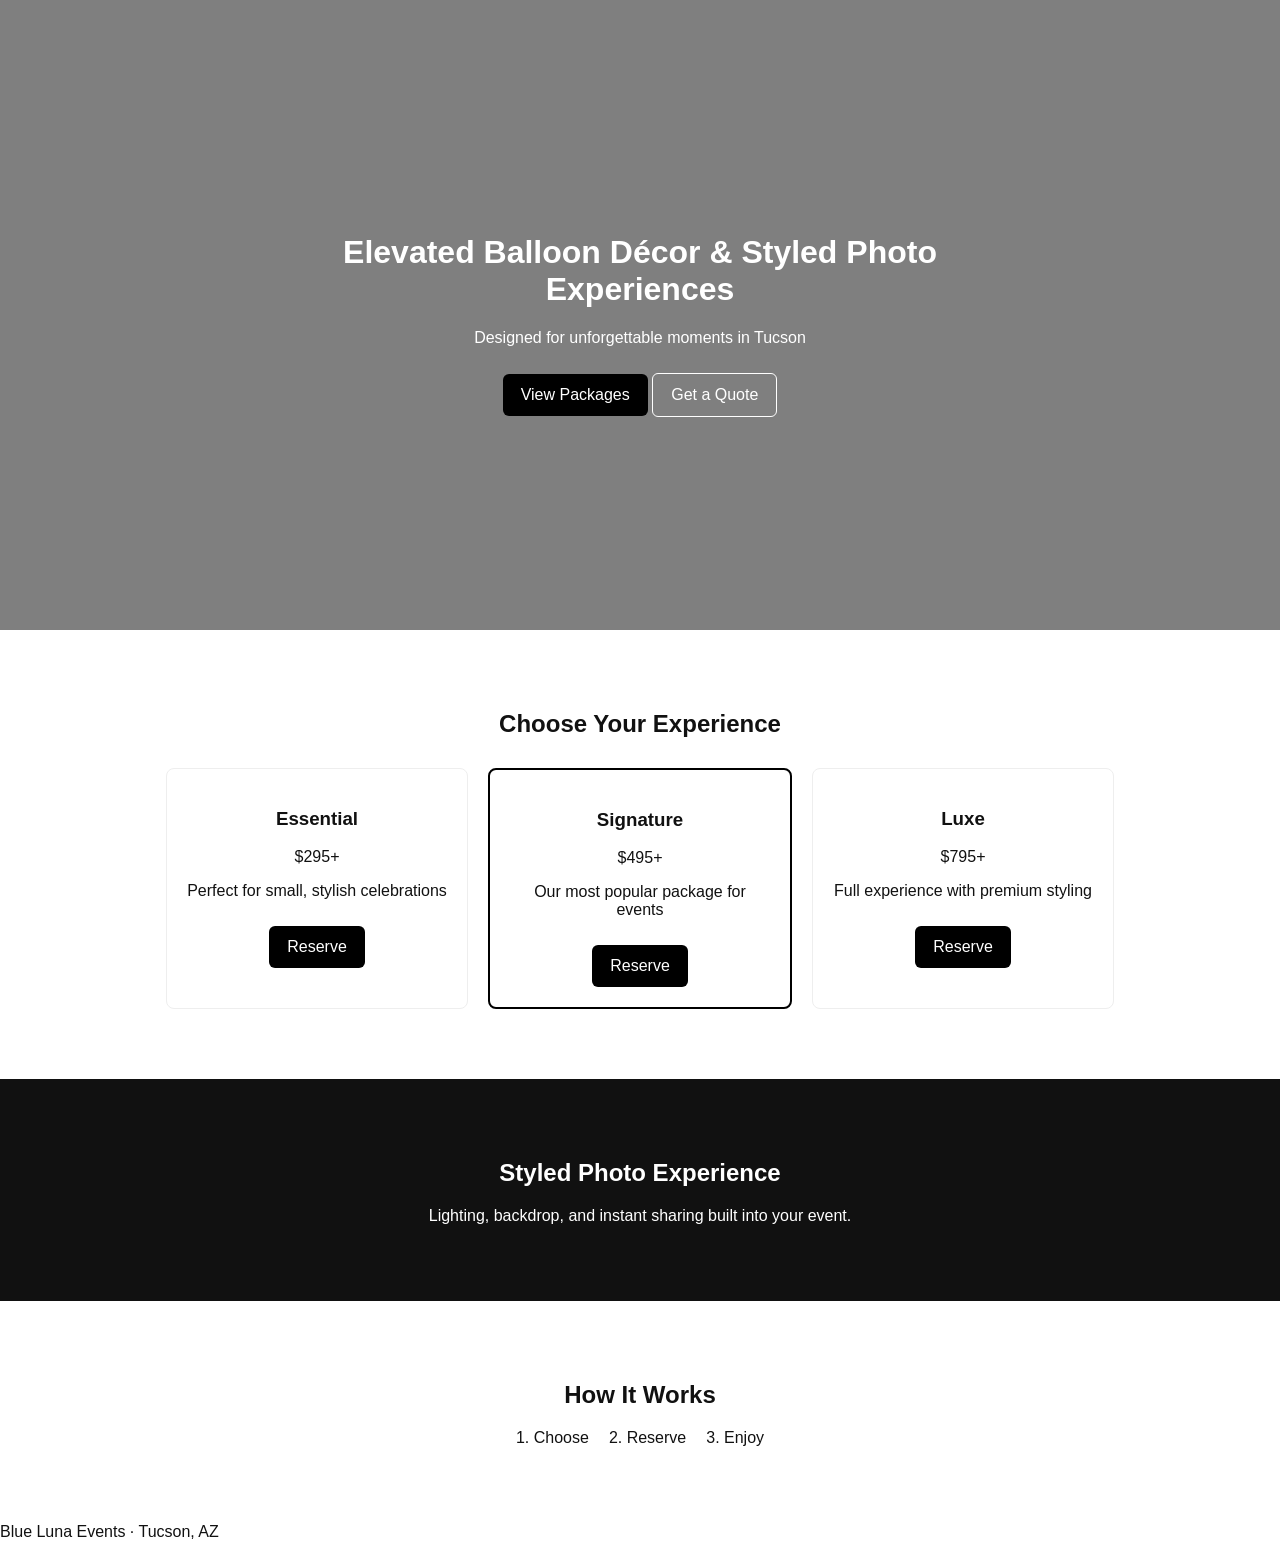
==== commit 6a766839: "Add files via upload" ====
--- a/index.html
+++ b/index.html
@@ -1 +1,69 @@
-<!DOCTYPE html><html><head><meta charset='UTF-8'><meta name='viewport' content='width=device-width, initial-scale=1.0'><title>Blue Luna Events</title><link rel='stylesheet' href='styles.css'></head><body><header class='hero'><h1>Balloon Décor & Styled Photo Experiences</h1><p>Graduations · Birthdays · Quinceañeras · Weddings · Corporate</p><a href='#packages' class='btn primary'>View Packages</a><a href='quote.html' class='btn secondary'>Get a Quote</a><small>Reserve your date with a 50% deposit</small></header><section id='packages'><h2>Packages</h2><div class='cards'><div class='card'><h3>Essential</h3><p class='price'>Starting at $295</p><a href='#' class='btn primary'>Reserve</a></div><div class='card'><h3>Signature</h3><p class='price'>Starting at $495</p><a href='#' class='btn primary'>Reserve</a></div><div class='card'><h3>Luxe</h3><p class='price'>Starting at $795</p><a href='#' class='btn primary'>Reserve</a></div></div></section></body></html>+<!DOCTYPE html>
+<html lang="en">
+<head>
+<meta charset="UTF-8">
+<meta name="viewport" content="width=device-width, initial-scale=1.0">
+<title>Blue Luna Events</title>
+<link rel="stylesheet" href="styles.css">
+</head>
+<body>
+
+<header class="hero">
+  <div class="overlay">
+    <h1>Elevated Balloon Décor & Styled Photo Experiences</h1>
+    <p>Designed for unforgettable moments in Tucson</p>
+    <div class="cta">
+      <a href="#packages" class="btn primary">View Packages</a>
+      <a href="quote.html" class="btn secondary">Get a Quote</a>
+    </div>
+  </div>
+</header>
+
+<section id="packages" class="section">
+  <h2>Choose Your Experience</h2>
+  <div class="cards">
+
+    <div class="card">
+      <h3>Essential</h3>
+      <p class="price">$295+</p>
+      <p>Perfect for small, stylish celebrations</p>
+      <a href="#" class="btn primary">Reserve</a>
+    </div>
+
+    <div class="card featured">
+      <h3>Signature</h3>
+      <p class="price">$495+</p>
+      <p>Our most popular package for events</p>
+      <a href="#" class="btn primary">Reserve</a>
+    </div>
+
+    <div class="card">
+      <h3>Luxe</h3>
+      <p class="price">$795+</p>
+      <p>Full experience with premium styling</p>
+      <a href="#" class="btn primary">Reserve</a>
+    </div>
+
+  </div>
+</section>
+
+<section class="section dark">
+  <h2>Styled Photo Experience</h2>
+  <p>Lighting, backdrop, and instant sharing built into your event.</p>
+</section>
+
+<section class="section">
+  <h2>How It Works</h2>
+  <div class="steps">
+    <div>1. Choose</div>
+    <div>2. Reserve</div>
+    <div>3. Enjoy</div>
+  </div>
+</section>
+
+<footer>
+  <p>Blue Luna Events · Tucson, AZ</p>
+</footer>
+
+</body>
+</html>
--- a/styles.css
+++ b/styles.css
@@ -1 +1,12 @@
-body{font-family:Arial;margin:0} .hero{text-align:center;padding:40px} .btn{padding:10px 15px} .primary{background:#111;color:#fff}+body{font-family:Helvetica,Arial;margin:0;background:#fff;color:#111}
+.hero{height:70vh;background:linear-gradient(rgba(0,0,0,.5),rgba(0,0,0,.5)),url('https://images.unsplash.com/photo-1529634890101-4a5c3b63a8c0');background-size:cover;color:#fff;display:flex;align-items:center;justify-content:center;text-align:center}
+.overlay{max-width:600px}
+.section{padding:60px 20px;text-align:center}
+.cards{display:flex;justify-content:center;flex-wrap:wrap}
+.card{border:1px solid #eee;padding:20px;margin:10px;width:260px;border-radius:8px}
+.featured{border:2px solid #000}
+.btn{padding:12px 18px;text-decoration:none;border-radius:6px;display:inline-block;margin-top:10px}
+.primary{background:#000;color:#fff}
+.secondary{border:1px solid #fff;color:#fff}
+.dark{background:#111;color:#fff}
+.steps{display:flex;justify-content:center;gap:20px}
